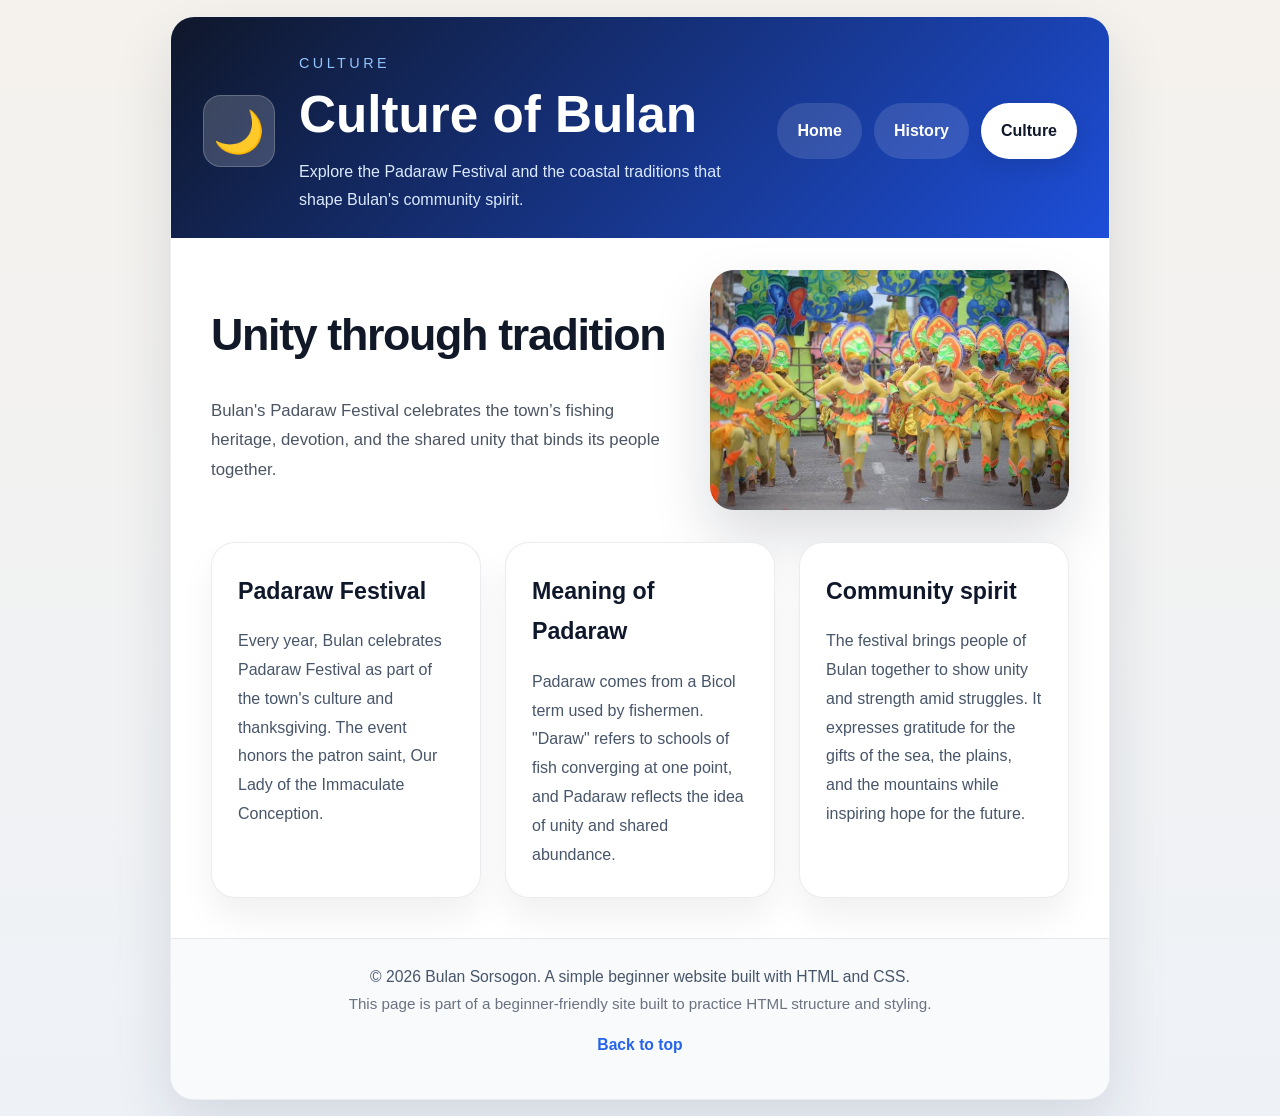
==== Culture.html @ 2f06aac1 "changing the UI" ====
<!DOCTYPE html>
<html lang="en">
<head>
  <meta charset="UTF-8">
  <meta name="viewport" content="width=device-width, initial-scale=1.0">
  <title>Culture of Bulan</title>
  <link rel="stylesheet" href="styl.css">
</head>
<body>
  <div class="page-shell" id="top">
    <header class="site-header">
      <div class="logo" aria-hidden="true">🌙</div>
      <div class="brand">
        <span class="eyebrow">Culture</span>
        <h1>Culture of Bulan</h1>
        <p class="tagline">Explore the Padaraw Festival and the coastal traditions that shape Bulan's community spirit.</p>
      </div>
      <nav class="site-nav" aria-label="Main navigation">
        <a href="home.html">Home</a>
        <a href="History.html">History</a>
        <a href="Culture.html" class="active">Culture</a>
      </nav>
    </header>

    <main>
      <section class="hero">
        <div class="hero-copy">
          <h2>Unity through tradition</h2>
          <p class="lede">Bulan's Padaraw Festival celebrates the town’s fishing heritage, devotion, and the shared unity that binds its people together.</p>
        </div>
        <div class="hero-media">
          <img src="imgs/pdrw.jpg" alt="Padaraw Festival celebration in Bulan">
        </div>
      </section>

      <section class="content-grid">
        <article class="card">
          <h3>Padaraw Festival</h3>
          <p>Every year, Bulan celebrates Padaraw Festival as part of the town's culture and thanksgiving. The event honors the patron saint, Our Lady of the Immaculate Conception.</p>
        </article>

        <article class="card">
          <h3>Meaning of Padaraw</h3>
          <p>Padaraw comes from a Bicol term used by fishermen. "Daraw" refers to schools of fish converging at one point, and Padaraw reflects the idea of unity and shared abundance.</p>
        </article>

        <article class="card">
          <h3>Community spirit</h3>
          <p>The festival brings people of Bulan together to show unity and strength amid struggles. It expresses gratitude for the gifts of the sea, the plains, and the mountains while inspiring hope for the future.</p>
        </article>
      </section>
    </main>

    <footer class="site-footer">
      <p>© 2026 Bulan Sorsogon. A simple beginner website built with HTML and CSS.</p>
      <p class="site-note">This page is part of a beginner-friendly site built to practice HTML structure and styling.</p>
      <a class="back-to-top" href="#top">Back to top</a>
    </footer>
  </div>
</body>
</html>
---- styl.css ----
﻿:root {
  color-scheme: light;
  font-family: Inter, -apple-system, BlinkMacSystemFont, "Segoe UI", sans-serif;
  background: radial-gradient(circle at top left, #f7f2e6 0%, #f0e7d7 35%, #edf1f7 100%);
  color: #1f2937;
  line-height: 1.75;
}

*, *::before, *::after {
  box-sizing: border-box;
}

html {
  scroll-behavior: smooth;
}

body {
  margin: 0;
  min-height: 100vh;
  padding: 16px;
  background: linear-gradient(180deg, #f5f2ed 0%, #eef2f7 100%);
}

.page-shell {
  max-width: 940px;
  margin: 0 auto;
  background: #ffffff;
  border-radius: 24px;
  box-shadow: 0 24px 60px rgba(22, 35, 60, 0.12);
  overflow: hidden;
  border: 1px solid rgba(31, 41, 55, 0.08);
}

.site-header {
  display: flex;
  flex-wrap: wrap;
  align-items: center;
  justify-content: space-between;
  gap: 24px;
  padding: 32px 32px 24px;
  background: linear-gradient(135deg, #0f172a 0%, #1d4ed8 100%);
  color: #fff;
}

.logo {
  font-size: 2.6rem;
  line-height: 1;
  width: 72px;
  height: 72px;
  display: grid;
  place-items: center;
  border-radius: 18px;
  background: rgba(255, 255, 255, 0.18);
  box-shadow: inset 0 0 0 1px rgba(255,255,255,0.2);
}

.brand {
  flex: 1 1 320px;
}

.eyebrow {
  display: inline-block;
  margin-bottom: 12px;
  font-size: 0.9rem;
  letter-spacing: 0.24em;
  text-transform: uppercase;
  color: #93c5fd;
}

.site-header h1 {
  margin: 0;
  font-size: clamp(2.3rem, 4vw, 4.2rem);
  line-height: 1.05;
}

.tagline {
  margin: 16px 0 0;
  max-width: 560px;
  font-size: 1rem;
  color: #dbeafe;
}

.site-nav {
  display: flex;
  flex-wrap: wrap;
  gap: 12px;
}

.site-nav a {
  display: inline-flex;
  align-items: center;
  justify-content: center;
  padding: 14px 20px;
  border-radius: 999px;
  background: rgba(255, 255, 255, 0.12);
  color: #ffffff;
  text-decoration: none;
  font-weight: 600;
  transition: transform 180ms ease, background-color 180ms ease, color 180ms ease;
}

.site-nav a.active {
  background: #ffffff;
  color: #0f172a;
  box-shadow: 0 8px 20px rgba(15, 23, 42, 0.12);
}

.site-nav a:hover,
.site-nav a:focus-visible {
  background: #ffffff;
  color: #0f172a;
  transform: translateY(-1px);
}

main {
  padding: 32px 40px 40px;
}

.hero {
  display: grid;
  grid-template-columns: 1.3fr 1fr;
  gap: 32px;
  align-items: center;
  margin-bottom: 32px;
}

.hero h2 {
  margin: 0;
  font-size: clamp(2rem, 3.5vw, 3.4rem);
  letter-spacing: -0.03em;
  color: #111827;
}

.lede {
  margin: 22px 0 0;
  max-width: 640px;
  font-size: 1.05rem;
  color: #4b5563;
}

.hero-media img {
  width: 100%;
  height: auto;
  display: block;
  border-radius: 24px;
  object-fit: cover;
  box-shadow: 0 28px 60px rgba(15, 23, 42, 0.15);
}

.content-grid {
  display: grid;
  gap: 24px;
  grid-template-columns: repeat( auto-fit, minmax(260px, 1fr) );
}

.card {
  background: #ffffff;
  border: 1px solid rgba(15, 23, 42, 0.08);
  border-radius: 24px;
  padding: 28px 26px;
  box-shadow: 0 20px 35px rgba(15, 23, 42, 0.06);
}

.card h3 {
  margin-top: 0;
  margin-bottom: 16px;
  font-size: 1.45rem;
  color: #0f172a;
}

.card p {
  margin: 0;
  color: #475569;
  line-height: 1.8;
}

.site-footer {
  padding: 24px 40px 40px;
  color: #475569;
  font-size: 0.98rem;
  border-top: 1px solid rgba(31, 41, 55, 0.08);
  background: #f8fafc;
  text-align: center;
}

.site-footer p {
  margin: 0;
}

.site-note {
  margin: 10px 0 0;
  color: #6b7280;
  font-size: 0.95rem;
}

.back-to-top {
  display: inline-block;
  margin-top: 14px;
  color: #2563eb;
  text-decoration: none;
  font-weight: 600;
}

.back-to-top:hover,
.back-to-top:focus-visible {
  text-decoration: underline;
}

@media (max-width: 860px) {
  .hero {
    grid-template-columns: 1fr;
  }
}

@media (max-width: 560px) {
  body {
    padding: 16px;
  }

  .site-header,
  main,
  .site-footer {
    padding-left: 20px;
    padding-right: 20px;
  }

  .site-nav {
    width: 100%;
    justify-content: stretch;
  }

  .site-nav a {
    flex: 1;
  }
}
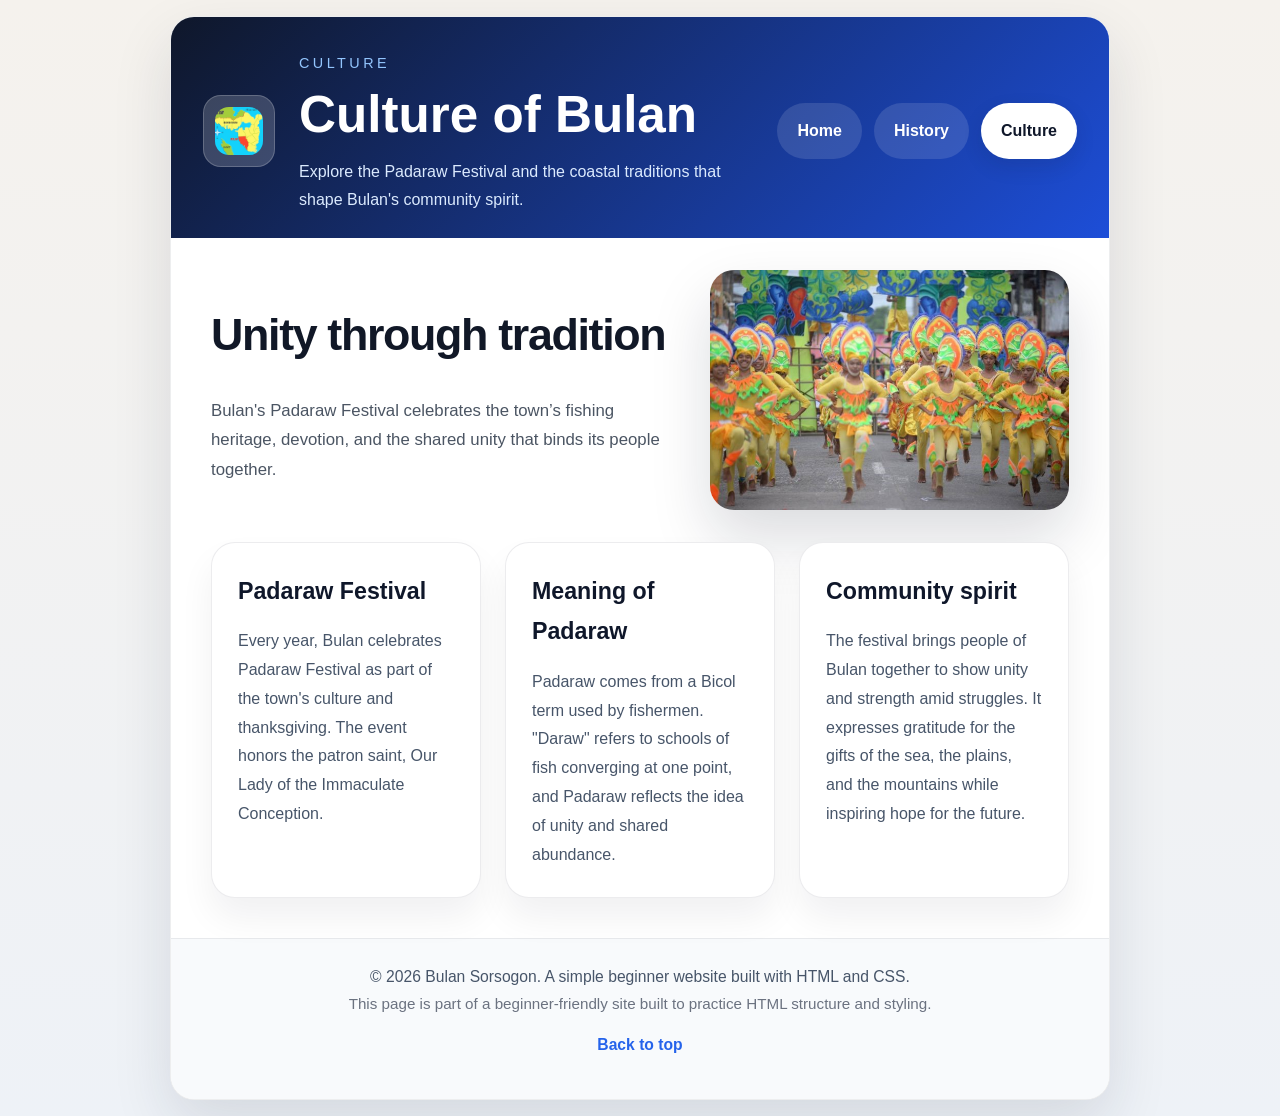
==== commit 88821159: "put an icon in the tab of the website" ====
--- a/Culture.html
+++ b/Culture.html
@@ -4,19 +4,22 @@
   <meta charset="UTF-8">
   <meta name="viewport" content="width=device-width, initial-scale=1.0">
   <title>Culture of Bulan</title>
+  <link rel="icon" href="imgs/icon.png">
   <link rel="stylesheet" href="styl.css">
 </head>
 <body>
   <div class="page-shell" id="top">
     <header class="site-header">
-      <div class="logo" aria-hidden="true">🌙</div>
+      <div class="logo">
+        <img src="imgs/map.jpg" alt="Bulan Sorsogon logo">
+      </div>
       <div class="brand">
         <span class="eyebrow">Culture</span>
         <h1>Culture of Bulan</h1>
         <p class="tagline">Explore the Padaraw Festival and the coastal traditions that shape Bulan's community spirit.</p>
       </div>
       <nav class="site-nav" aria-label="Main navigation">
-        <a href="home.html">Home</a>
+        <a href="index.html">Home</a>
         <a href="History.html">History</a>
         <a href="Culture.html" class="active">Culture</a>
       </nav>
--- a/styl.css
+++ b/styl.css
@@ -43,8 +43,6 @@
 }
 
 .logo {
-  font-size: 2.6rem;
-  line-height: 1;
   width: 72px;
   height: 72px;
   display: grid;
@@ -52,6 +50,15 @@
   border-radius: 18px;
   background: rgba(255, 255, 255, 0.18);
   box-shadow: inset 0 0 0 1px rgba(255,255,255,0.2);
+  overflow: hidden;
+}
+
+.logo img {
+  width: 48px;
+  height: 48px;
+  object-fit: cover;
+  display: block;
+  border-radius: 14px;
 }
 
 .brand {
